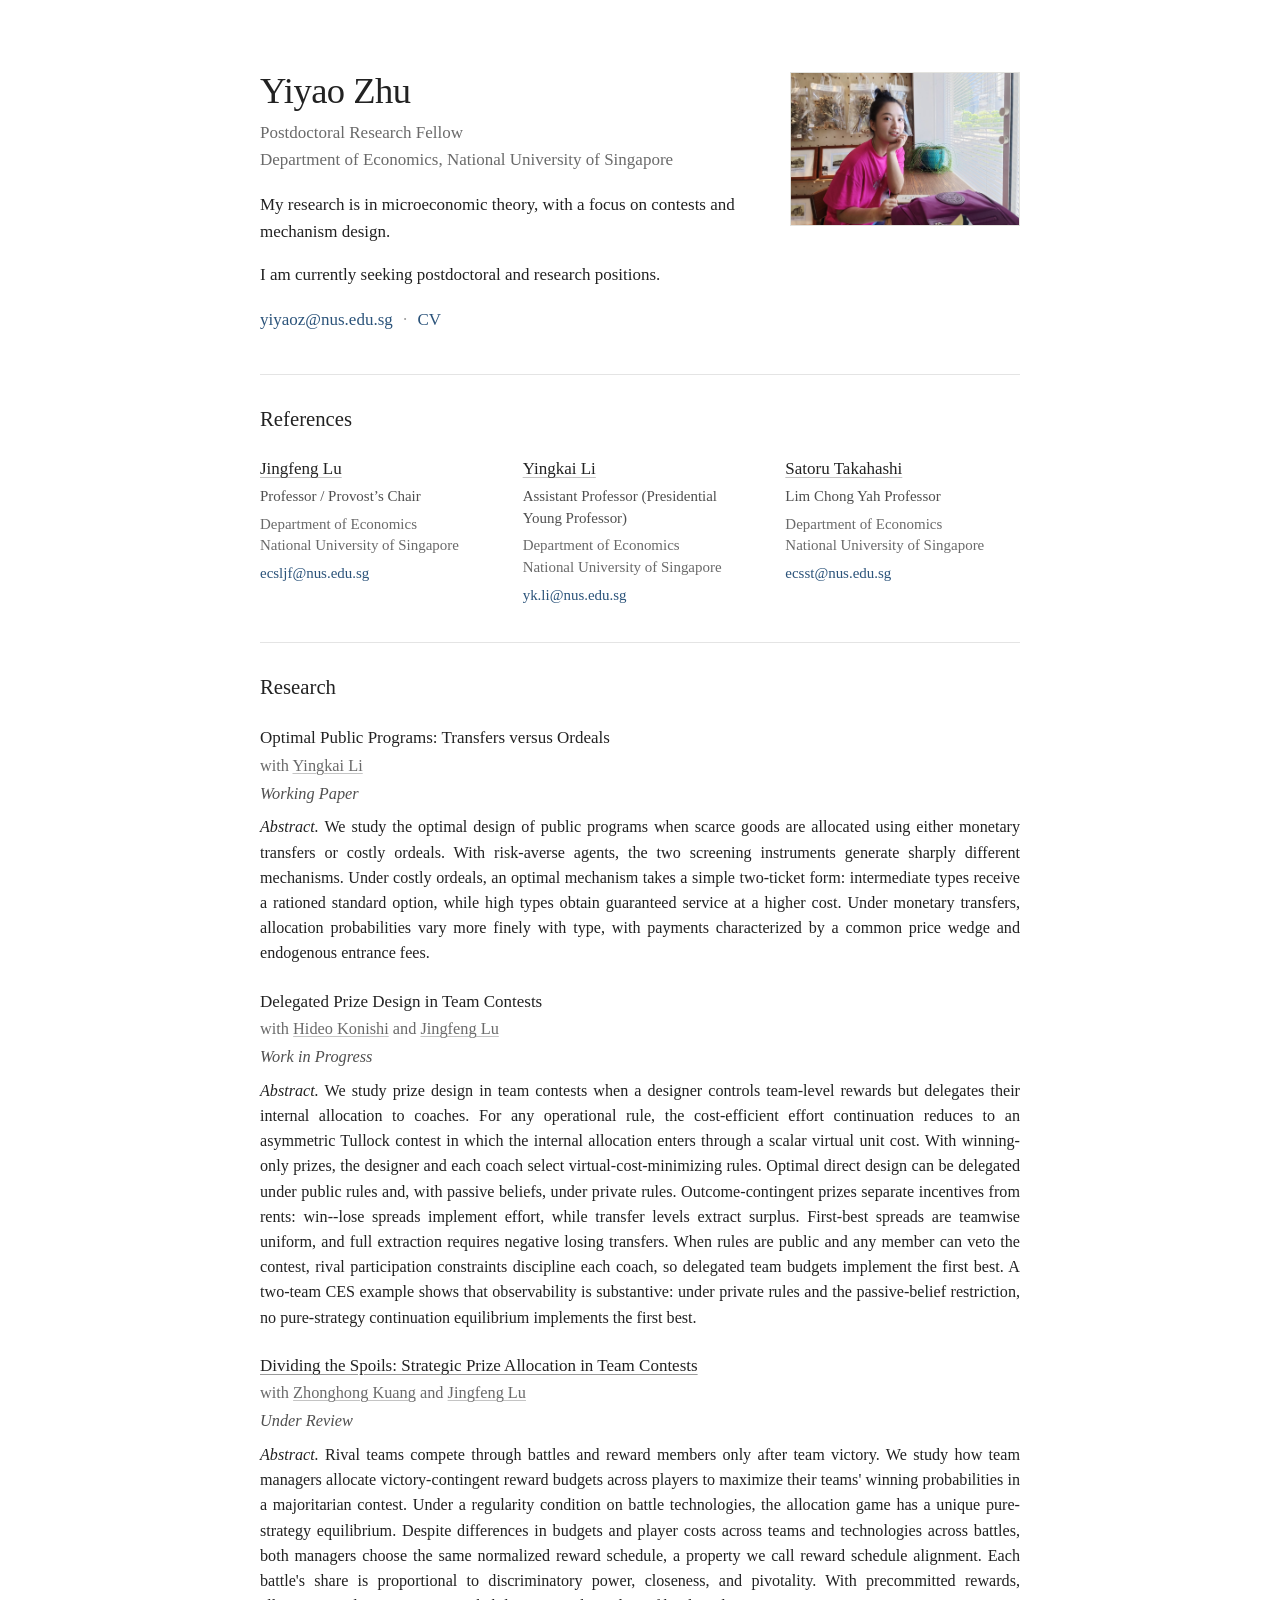
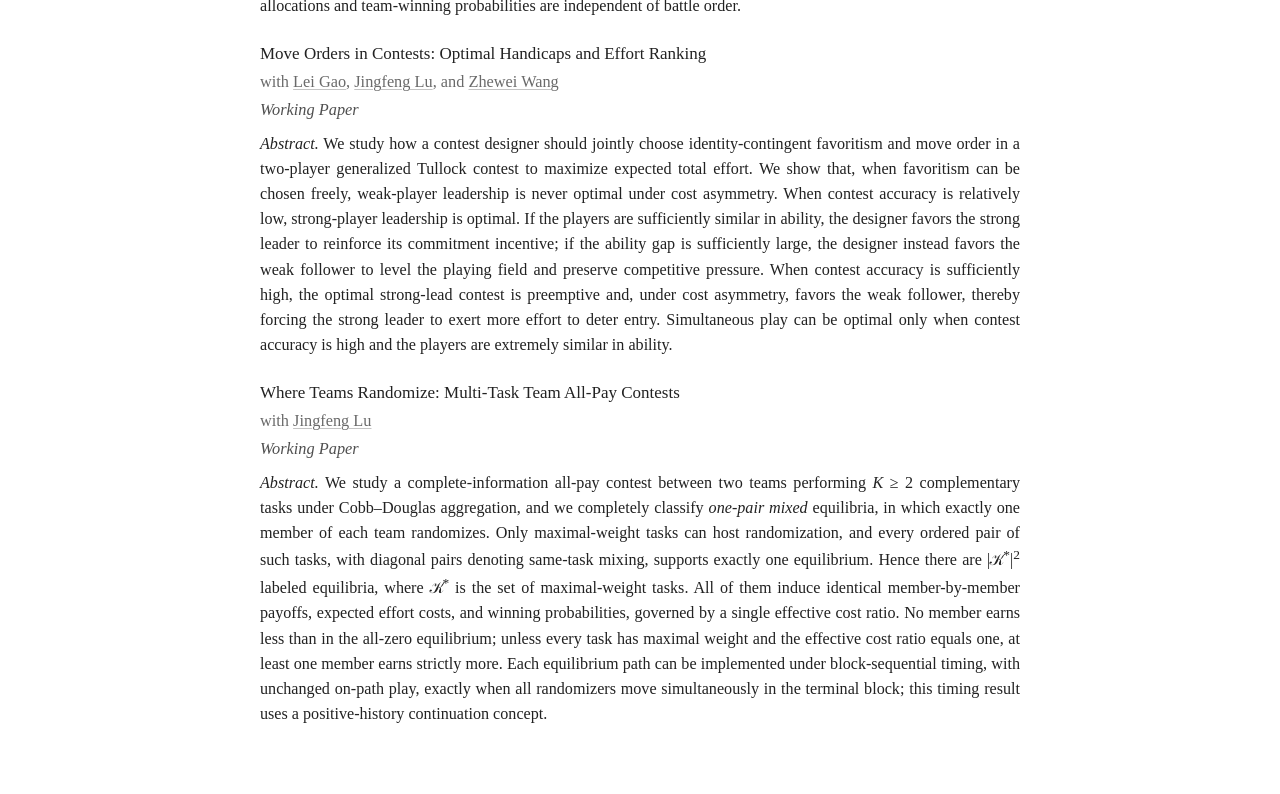
==== index.html @ 98e62a96 "Add files via upload" ====
<!doctype html>
<html lang="en">
<head>
  <meta charset="utf-8">
  <meta name="viewport" content="width=device-width, initial-scale=1">
  <meta name="robots" content="noindex,nofollow,noarchive">
  <meta name="description" content="Yiyao Zhu — Economics">
  <title>Yiyao Zhu</title>
  <link rel="stylesheet" href="style.css">
</head>

<body>
  <main class="page">

    <header class="header">
      <div class="bio">
        <h1>Yiyao Zhu</h1>

        <p class="position">
          Postdoctoral Research Fellow<br>
          <a class="position-link" href="https://fass.nus.edu.sg/ecs/" target="_blank" rel="noopener">Department of Economics</a>,
          <a class="position-link" href="https://www.nus.edu.sg/" target="_blank" rel="noopener">National University of Singapore</a>
        </p>

        <p>
          My research is in microeconomic theory, with a focus on contests and mechanism design.
        </p>

        <p class="availability">
          I am currently seeking postdoctoral and research positions.
        </p>

        <p class="links">
          <a href="mailto:yiyaoz@nus.edu.sg">yiyaoz@nus.edu.sg</a>
          <span>·</span>
          <a href="Yiyao_Zhu_CV.pdf">CV</a>
        </p>
      </div>

      <div class="photo-side">
        <img class="photo-right" src="photo.jpg" alt="Yiyao Zhu">
      </div>
    </header>

    <section class="references" aria-labelledby="references-heading">
      <h2 id="references-heading">References</h2>

      <div class="reference-grid">
        <article class="reference">
          <h3>
            <a href="https://lujingfeng.weebly.com/" target="_blank" rel="noopener">Jingfeng Lu</a>
          </h3>
          <p class="reference-title">Professor / Provost’s Chair</p>
          <p class="reference-affiliation">
            Department of Economics<br>
            National University of Singapore
          </p>
          <p class="reference-email"><a href="mailto:ecsljf@nus.edu.sg">ecsljf@nus.edu.sg</a></p>
        </article>

        <article class="reference">
          <h3>
            <a href="https://yingkai-li.github.io/" target="_blank" rel="noopener">Yingkai Li</a>
          </h3>
          <p class="reference-title">Assistant Professor (Presidential Young Professor)</p>
          <p class="reference-affiliation">
            Department of Economics<br>
            National University of Singapore
          </p>
          <p class="reference-email"><a href="mailto:yk.li@nus.edu.sg">yk.li@nus.edu.sg</a></p>
        </article>

        <article class="reference">
          <h3>
            <a href="https://discovery.nus.edu.sg/3608-satoru-takahashi" target="_blank" rel="noopener">Satoru Takahashi</a>
          </h3>
          <p class="reference-title">Lim Chong Yah Professor</p>
          <p class="reference-affiliation">
            Department of Economics<br>
            National University of Singapore
          </p>
          <p class="reference-email"><a href="mailto:ecsst@nus.edu.sg">ecsst@nus.edu.sg</a></p>
        </article>
      </div>
    </section>

    <section class="research">
      <h2>Research</h2>

      <article class="paper">
        <h3>Optimal Public Programs: Transfers versus Ordeals</h3>
        <p class="coauthors">with <a class="coauthor-link" href="https://yingkai-li.github.io/" target="_blank" rel="noopener">Yingkai Li</a></p>
        <p class="status">Working Paper</p>
        <p class="abstract"><span class="abstract-label">Abstract.</span>
          We study the optimal design of public programs when scarce goods are allocated using either monetary transfers or costly ordeals.
          With risk-averse agents, the two screening instruments generate sharply different mechanisms.
          Under costly ordeals, an optimal mechanism takes a simple two-ticket form: intermediate types receive a rationed standard option, while high types obtain guaranteed service at a higher cost.
          Under monetary transfers, allocation probabilities vary more finely with type, with payments characterized by a common price wedge and endogenous entrance fees.
        </p>
      </article>

      <article class="paper">
        <h3>Delegated Prize Design in Team Contests</h3>
        <p class="coauthors">with <a class="coauthor-link" href="https://sites.google.com/a/bc.edu/hideo-konishi/" target="_blank" rel="noopener">Hideo Konishi</a> and <a class="coauthor-link" href="https://lujingfeng.weebly.com/" target="_blank" rel="noopener">Jingfeng Lu</a></p>
        <p class="status">Work in Progress</p>
        <p class="abstract"><span class="abstract-label">Abstract.</span>
          We study prize design in team contests when a designer controls team-level rewards but delegates their internal allocation to coaches. For any operational rule, the cost-efficient effort continuation reduces to an asymmetric Tullock contest in which the internal allocation enters through a scalar virtual unit cost. With winning-only prizes, the designer and each coach select virtual-cost-minimizing rules. Optimal direct design can be delegated under public rules and, with passive beliefs, under private rules. Outcome-contingent prizes separate incentives from rents: win--lose spreads implement effort, while transfer levels extract surplus. First-best spreads are teamwise uniform, and full extraction requires negative losing transfers. When rules are public and any member can veto the contest, rival participation constraints discipline each coach, so delegated team budgets implement the first best. A two-team CES example shows that observability is substantive: under private rules and the passive-belief restriction, no pure-strategy continuation equilibrium implements the first best.
        </p>
      </article>

      <article class="paper">
        <h3>
          <a class="paper-link" href="https://arxiv.org/pdf/2605.25349" target="_blank" rel="noopener">
            Dividing the Spoils: Strategic Prize Allocation in Team Contests
          </a>
        </h3>
        <p class="coauthors">with <a class="coauthor-link" href="https://zhkuang.weebly.com/" target="_blank" rel="noopener">Zhonghong Kuang</a> and <a class="coauthor-link" href="https://lujingfeng.weebly.com/" target="_blank" rel="noopener">Jingfeng Lu</a></p>
        <p class="status">Under Review</p>
        <p class="abstract"><span class="abstract-label">Abstract.</span>
          Rival teams compete through battles and reward members only after team victory.
          We study how team managers allocate victory-contingent reward budgets across players to maximize their teams' winning probabilities in a majoritarian contest.
          Under a regularity condition on battle technologies, the allocation game has a unique pure-strategy equilibrium.
          Despite differences in budgets and player costs across teams and technologies across battles, both managers choose the same normalized reward schedule, a property we call reward schedule alignment.
          Each battle's share is proportional to discriminatory power, closeness, and pivotality.
          With precommitted rewards, allocations and team-winning probabilities are independent of battle order.
        </p>
      </article>

      <article class="paper">
        <h3>Move Orders in Contests: Optimal Handicaps and Effort Ranking</h3>
        <p class="coauthors">with <a class="coauthor-link" href="https://faculty.sdu.edu.cn/gaolei4/en/index.htm" target="_blank" rel="noopener">Lei Gao</a>, <a class="coauthor-link" href="https://lujingfeng.weebly.com/" target="_blank" rel="noopener">Jingfeng Lu</a>, and <a class="coauthor-link" href="https://faculty.sdu.edu.cn/wangzhewei/en/index.htm" target="_blank" rel="noopener">Zhewei Wang</a></p>
        <p class="status">Working Paper</p>
        <p class="abstract"><span class="abstract-label">Abstract.</span>
          We study how a contest designer should jointly choose identity-contingent favoritism and move order in a two-player generalized Tullock contest to maximize expected total effort.
          We show that, when favoritism can be chosen freely, weak-player leadership is never optimal under cost asymmetry.
          When contest accuracy is relatively low, strong-player leadership is optimal.
          If the players are sufficiently similar in ability, the designer favors the strong leader to reinforce its commitment incentive; if the ability gap is sufficiently large, the designer instead favors the weak follower to level the playing field and preserve competitive pressure.
          When contest accuracy is sufficiently high, the optimal strong-lead contest is preemptive and, under cost asymmetry, favors the weak follower, thereby forcing the strong leader to exert more effort to deter entry.
          Simultaneous play can be optimal only when contest accuracy is high and the players are extremely similar in ability.
        </p>
      </article>

      <article class="paper">
        <h3>Where Teams Randomize: Multi-Task Team All-Pay Contests</h3>
        <p class="coauthors">with <a class="coauthor-link" href="https://lujingfeng.weebly.com/" target="_blank" rel="noopener">Jingfeng Lu</a></p>
        <p class="status">Working Paper</p>
        <p class="abstract"><span class="abstract-label">Abstract.</span>
          We study a complete-information all-pay contest between two teams performing <em>K</em> &ge; 2 complementary tasks under Cobb&ndash;Douglas aggregation, and we completely classify <em>one-pair mixed</em> equilibria, in which exactly one member of each team randomizes.
          Only maximal-weight tasks can host randomization, and every ordered pair of such tasks, with diagonal pairs denoting same-task mixing, supports exactly one equilibrium.
          Hence there are |𝒦<sup>*</sup>|<sup>2</sup> labeled equilibria, where 𝒦<sup>*</sup> is the set of maximal-weight tasks.
          All of them induce identical member-by-member payoffs, expected effort costs, and winning probabilities, governed by a single effective cost ratio.
          No member earns less than in the all-zero equilibrium; unless every task has maximal weight and the effective cost ratio equals one, at least one member earns strictly more.
          Each equilibrium path can be implemented under block-sequential timing, with unchanged on-path play, exactly when all randomizers move simultaneously in the terminal block; this timing result uses a positive-history continuation concept.
        </p>
      </article>
    </section>

</main>
</body>
</html>
---- style.css ----
/* Minimal academic site with smaller full photo on the right */

:root {
  --text: #222;
  --muted: #6a6a6a;
  --link: #2b537a;
  --rule: #e4e4e4;
  --max: 760px;
}

* {
  box-sizing: border-box;
}

html {
  font-size: 17px;
}

body {
  margin: 0;
  background: white;
  color: var(--text);
  font-family: Georgia, "Times New Roman", serif;
  line-height: 1.58;
}

.page {
  width: min(calc(100% - 34px), var(--max));
  margin: 0 auto;
  padding: 72px 0 44px;
}

.header {
  display: grid;
  grid-template-columns: minmax(0, 1fr) 230px;
  gap: 38px;
  align-items: start;
  padding-bottom: 28px;
}

h1 {
  margin: 0 0 10px;
  font-size: 2.15rem;
  line-height: 1.05;
  font-weight: 500;
  letter-spacing: -0.015em;
}

.position {
  margin: 0 0 18px;
  color: var(--muted);
}

.position-link {
  color: inherit;
  text-decoration: none;
}

.position-link:hover,
.position-link:focus {
  color: var(--link);
  text-decoration: none;
}

.position-link:focus-visible {
  outline: 1px dotted currentColor;
  outline-offset: 2px;
}

p {
  margin: 0 0 12px;
}

.availability {
  margin-top: 16px;
}

.links {
  margin-top: 18px;
}

.links span {
  margin: 0 0.35em;
  color: #9a9a9a;
}

a {
  color: var(--link);
  text-decoration: none;
}

a:hover,
a:focus {
  text-decoration: underline;
  text-underline-offset: 3px;
}

.photo-side {
  text-align: right;
}

.photo-right {
  display: inline-block;
  width: 230px;
  height: auto;
  border: 1px solid #e3e3df;
  background: #fff;
}

.references,
.research {
  border-top: 1px solid var(--rule);
  padding-top: 28px;
}

.references {
  margin-bottom: 30px;
}

.reference-grid {
  display: grid;
  grid-template-columns: repeat(3, minmax(0, 1fr));
  gap: 28px;
}

.reference h3 {
  margin: 0 0 5px;
  font-size: 1rem;
  line-height: 1.4;
  font-weight: 500;
}

.reference h3 a {
  color: var(--text);
  text-decoration: underline;
  text-decoration-color: #c4c4c4;
  text-decoration-thickness: 1px;
  text-underline-offset: 3px;
}

.reference h3 a:hover,
.reference h3 a:focus {
  text-decoration-color: var(--text);
}

.reference p {
  margin: 0 0 6px;
  font-size: 0.88rem;
  line-height: 1.45;
}

.reference-title {
  color: #4f4f4f;
}

.reference-affiliation {
  color: var(--muted);
}

.reference-email {
  overflow-wrap: anywhere;
}

h2 {
  margin: 0 0 22px;
  font-size: 1.22rem;
  font-weight: 500;
}

.paper {
  margin-bottom: 24px;
}

.paper h3 {
  margin: 0 0 2px;
  font-size: 1rem;
  line-height: 1.45;
  font-weight: 500;
}

.paper h3 a {
  color: var(--text);
}

.coauthors,
.status {
  margin: 2px 0;
  font-size: 0.96rem;
}

.coauthors {
  color: var(--muted);
}

.status {
  color: #4f4f4f;
  font-style: italic;
}

@media (max-width: 620px) {
  .page {
    padding-top: 40px;
  }

  .header {
    grid-template-columns: 1fr;
    gap: 20px;
  }

  .photo-side {
    text-align: left;
  }

  .photo-right {
    width: 210px;
  }

  .reference-grid {
    grid-template-columns: 1fr;
    gap: 20px;
  }

  h1 {
    font-size: 1.9rem;
  }
}


.abstract {
  margin-top: 8px;
  color: var(--text);
  font-size: 0.95rem;
  line-height: 1.56;
  text-align: justify;
}

.abstract-label {
  font-style: italic;
}


.paper h3 .paper-link {
  color: var(--text);
  text-decoration: underline;
  text-decoration-color: #9a9a9a;
  text-decoration-thickness: 1px;
  text-underline-offset: 3px;
}

.paper h3 .paper-link:hover,
.paper h3 .paper-link:focus {
  color: var(--text);
  text-decoration-color: var(--text);
  text-decoration-thickness: 1.5px;
}




.coauthor-link {
  color: inherit;
  text-decoration: underline;
  text-decoration-color: #c4c4c4;
  text-decoration-thickness: 1px;
  text-underline-offset: 2px;
}

.coauthor-link:hover,
.coauthor-link:focus {
  color: var(--link);
  text-decoration-color: currentColor;
}
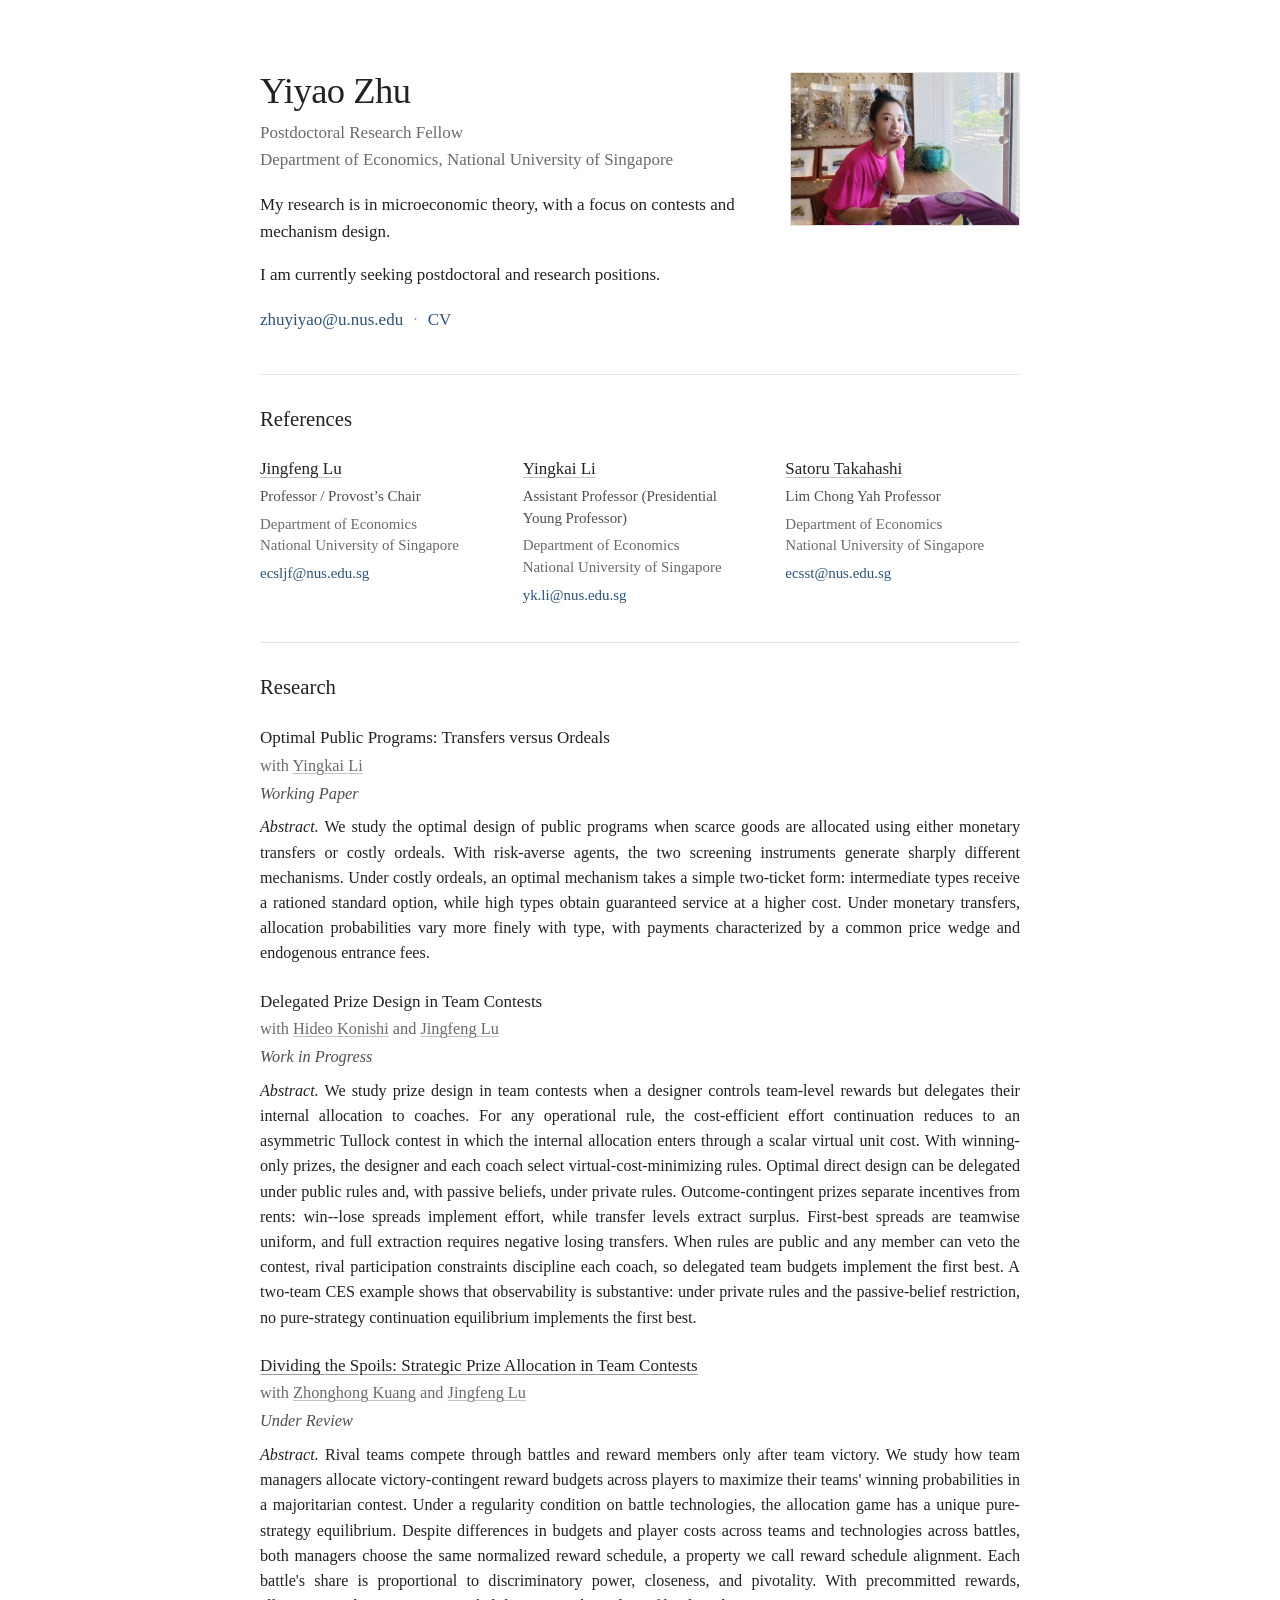
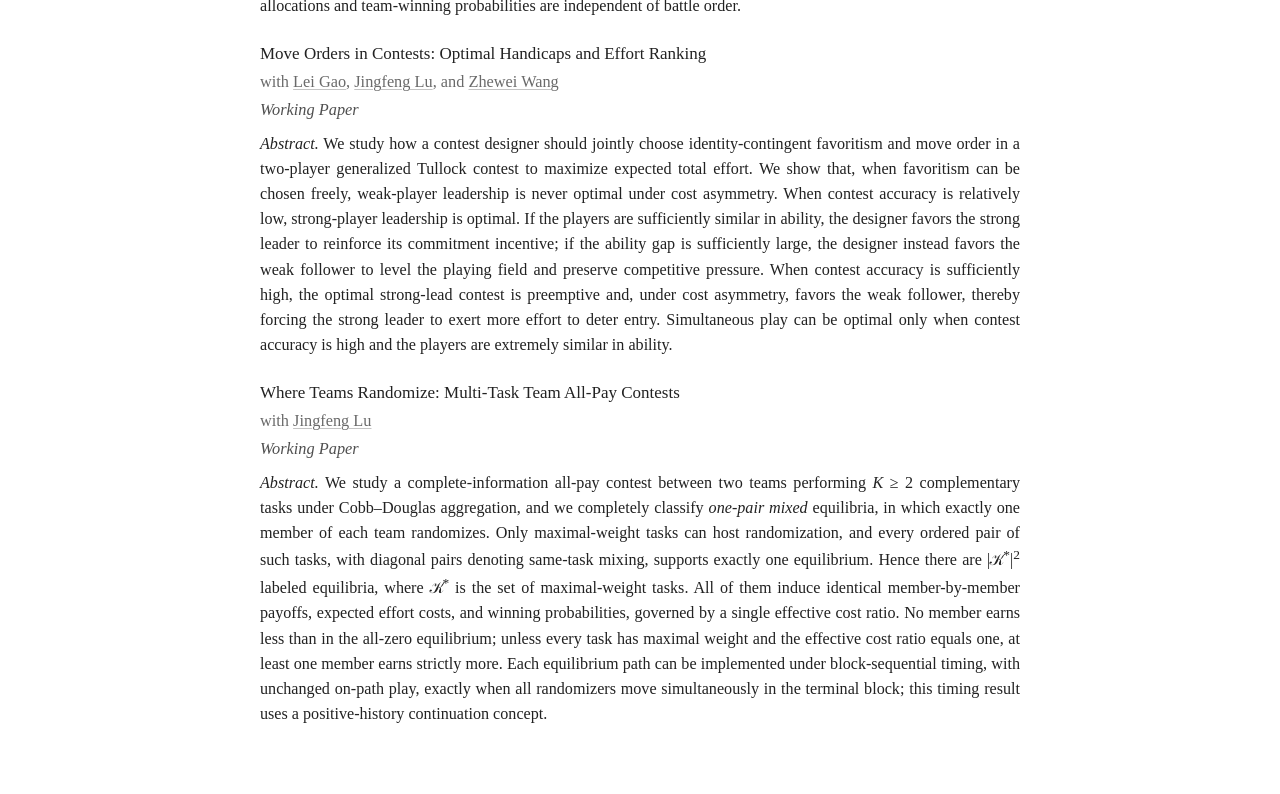
==== commit e83e5be3: "Update index.html" ====
--- a/index.html
+++ b/index.html
@@ -31,7 +31,7 @@
         </p>
 
         <p class="links">
-          <a href="mailto:yiyaoz@nus.edu.sg">yiyaoz@nus.edu.sg</a>
+          <a href="mailto:zhuyiyao@u.nus.edu">zhuyiyao@u.nus.edu</a>
           <span>·</span>
           <a href="Yiyao_Zhu_CV.pdf">CV</a>
         </p>
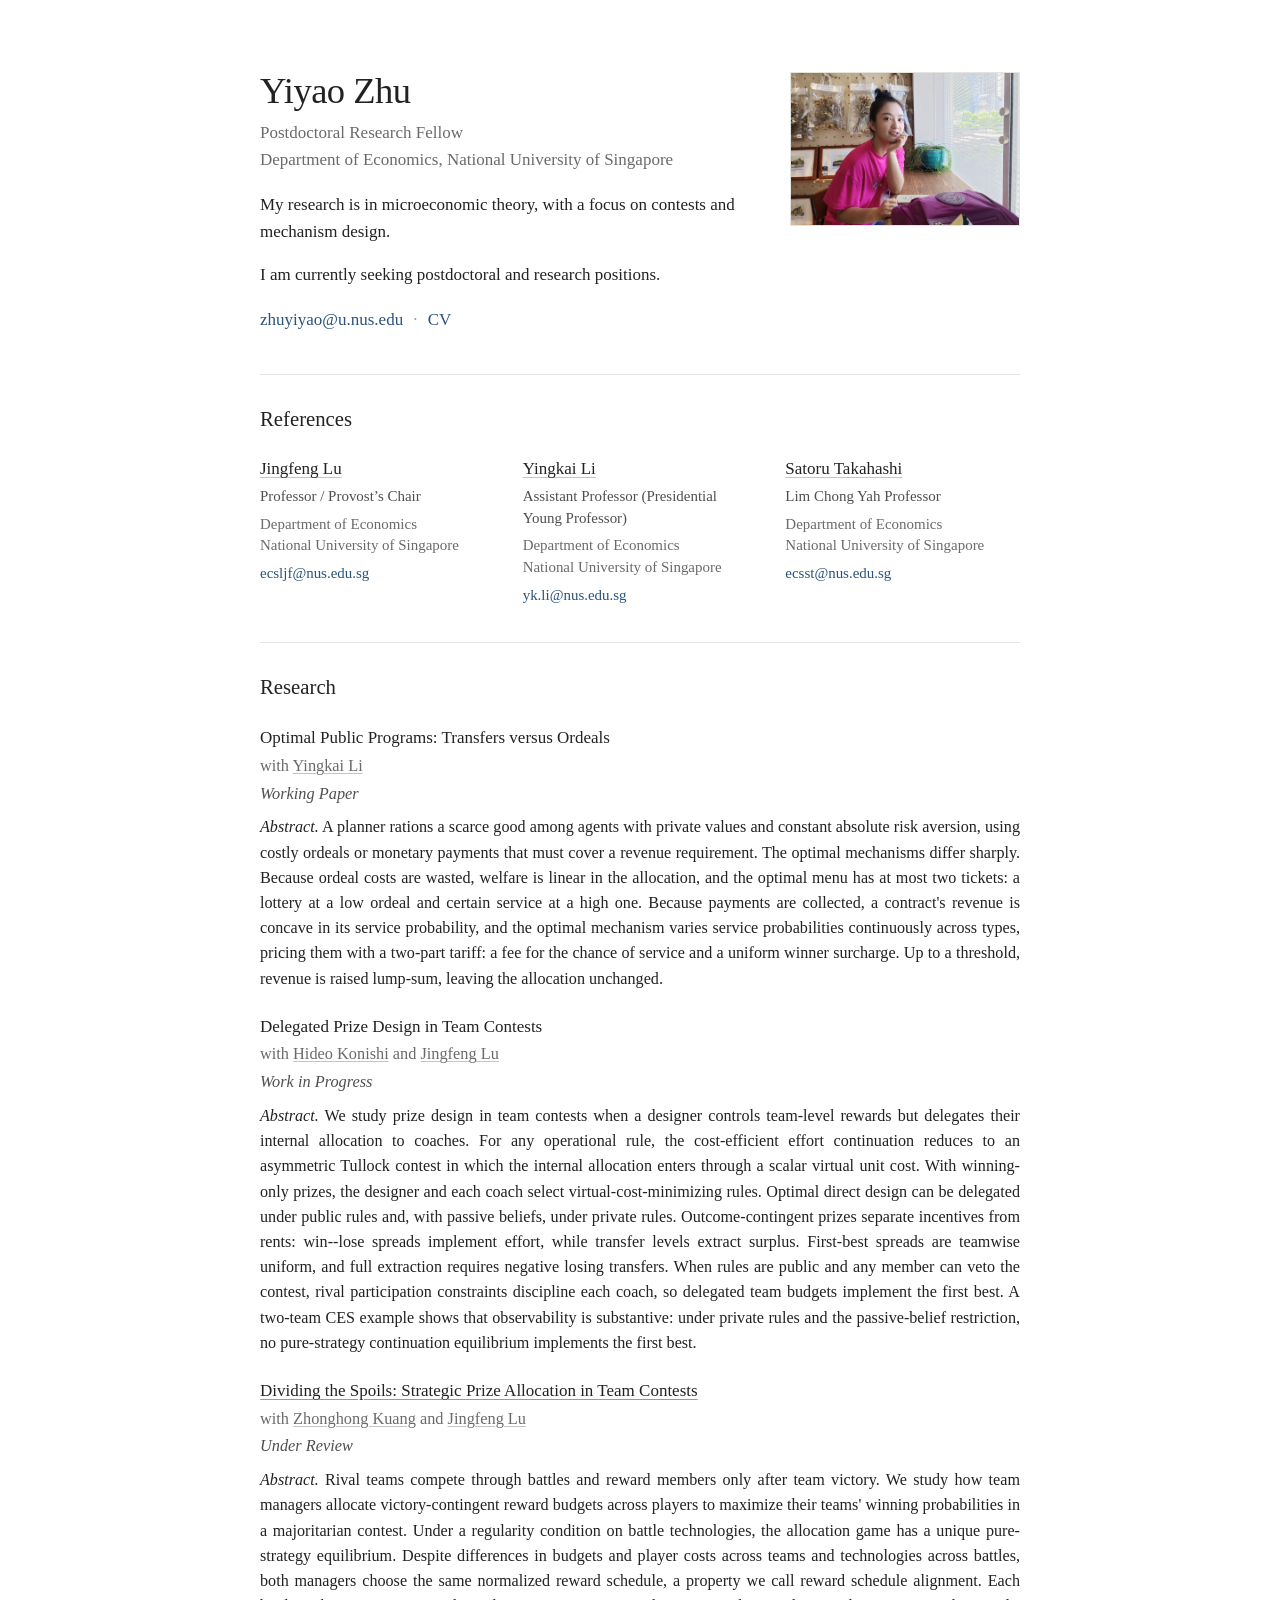
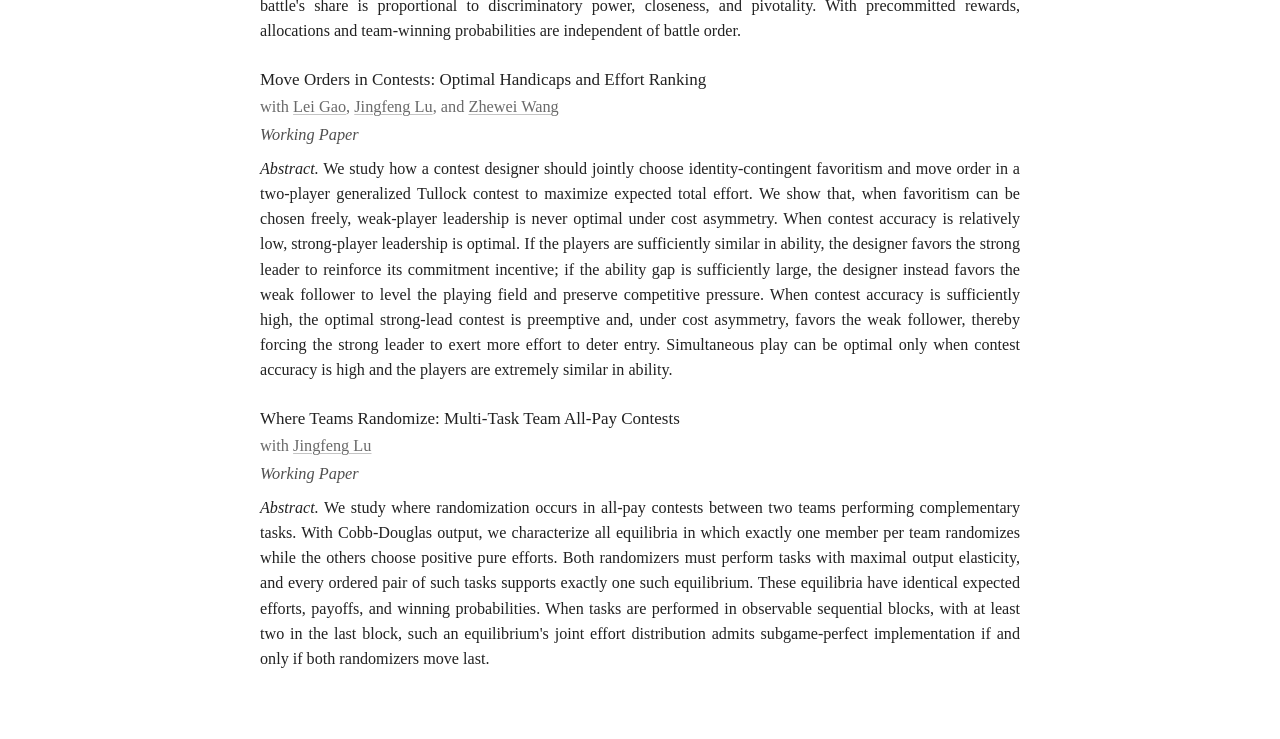
==== commit 6de3f87f: "Update index.html" ====
--- a/index.html
+++ b/index.html
@@ -92,10 +92,7 @@
         <p class="coauthors">with <a class="coauthor-link" href="https://yingkai-li.github.io/" target="_blank" rel="noopener">Yingkai Li</a></p>
         <p class="status">Working Paper</p>
         <p class="abstract"><span class="abstract-label">Abstract.</span>
-          We study the optimal design of public programs when scarce goods are allocated using either monetary transfers or costly ordeals.
-          With risk-averse agents, the two screening instruments generate sharply different mechanisms.
-          Under costly ordeals, an optimal mechanism takes a simple two-ticket form: intermediate types receive a rationed standard option, while high types obtain guaranteed service at a higher cost.
-          Under monetary transfers, allocation probabilities vary more finely with type, with payments characterized by a common price wedge and endogenous entrance fees.
+          A planner rations a scarce good among agents with private values and constant absolute risk aversion, using costly ordeals or monetary payments that must cover a revenue requirement. The optimal mechanisms differ sharply. Because ordeal costs are wasted, welfare is linear in the allocation, and the optimal menu has at most two tickets: a lottery at a low ordeal and certain service at a high one. Because payments are collected, a contract's revenue is concave in its service probability, and the optimal mechanism varies service probabilities continuously across types, pricing them with a two-part tariff: a fee for the chance of service and a uniform winner surcharge. Up to a threshold, revenue is raised lump-sum, leaving the allocation unchanged. 
         </p>
       </article>
 
@@ -145,13 +142,17 @@
         <p class="coauthors">with <a class="coauthor-link" href="https://lujingfeng.weebly.com/" target="_blank" rel="noopener">Jingfeng Lu</a></p>
         <p class="status">Working Paper</p>
         <p class="abstract"><span class="abstract-label">Abstract.</span>
-          We study a complete-information all-pay contest between two teams performing <em>K</em> &ge; 2 complementary tasks under Cobb&ndash;Douglas aggregation, and we completely classify <em>one-pair mixed</em> equilibria, in which exactly one member of each team randomizes.
-          Only maximal-weight tasks can host randomization, and every ordered pair of such tasks, with diagonal pairs denoting same-task mixing, supports exactly one equilibrium.
-          Hence there are |𝒦<sup>*</sup>|<sup>2</sup> labeled equilibria, where 𝒦<sup>*</sup> is the set of maximal-weight tasks.
-          All of them induce identical member-by-member payoffs, expected effort costs, and winning probabilities, governed by a single effective cost ratio.
-          No member earns less than in the all-zero equilibrium; unless every task has maximal weight and the effective cost ratio equals one, at least one member earns strictly more.
-          Each equilibrium path can be implemented under block-sequential timing, with unchanged on-path play, exactly when all randomizers move simultaneously in the terminal block; this timing result uses a positive-history continuation concept.
-        </p>
+          We study where randomization occurs in all-pay contests between two
+          teams performing complementary tasks. With Cobb-Douglas output, we
+          characterize all equilibria in which exactly one member per team
+          randomizes while the others choose positive pure efforts. Both
+          randomizers must perform tasks with maximal output elasticity, and
+          every ordered pair of such tasks supports exactly one such equilibrium.
+          These equilibria have identical expected efforts, payoffs, and winning
+          probabilities. When tasks are performed in observable sequential blocks,
+          with at least two in the last block, such an equilibrium's joint effort
+          distribution admits subgame-perfect implementation if and only if both
+          randomizers move last.
       </article>
     </section>
 
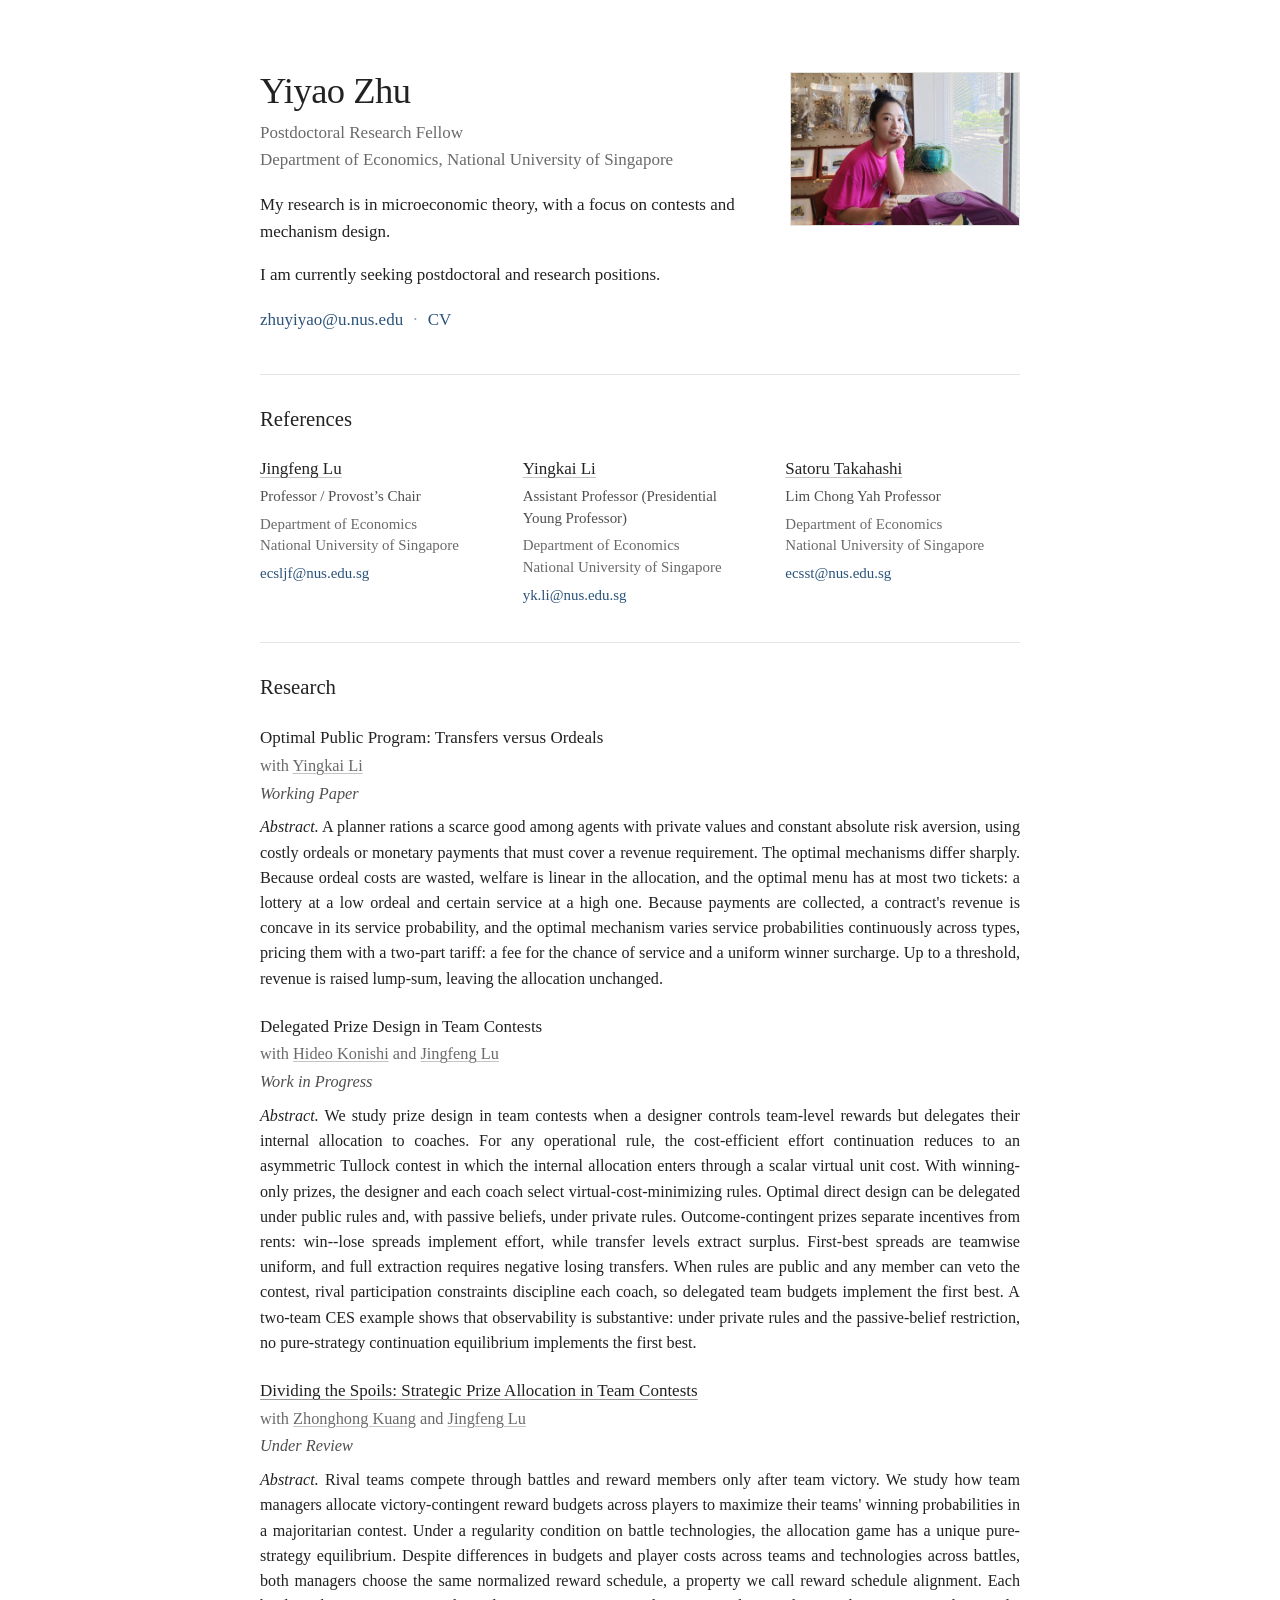
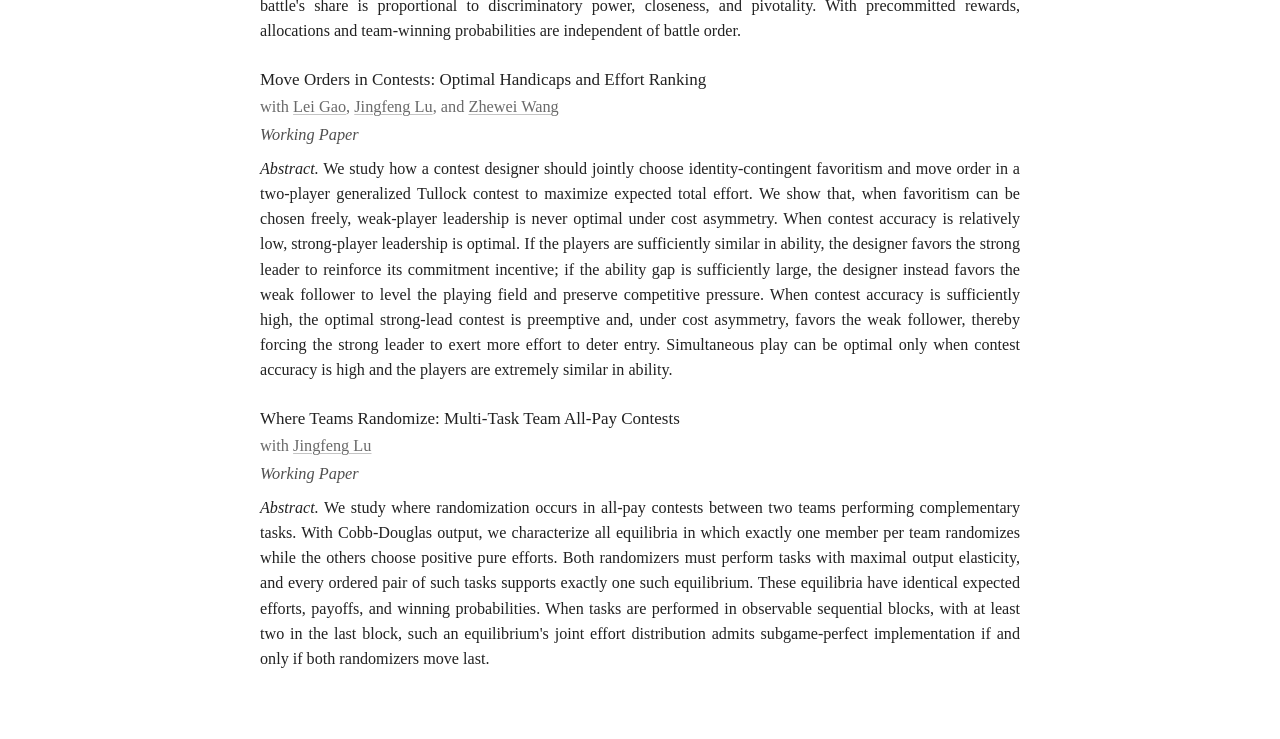
==== commit db77356c: "Update index.html" ====
--- a/index.html
+++ b/index.html
@@ -88,7 +88,7 @@
       <h2>Research</h2>
 
       <article class="paper">
-        <h3>Optimal Public Programs: Transfers versus Ordeals</h3>
+        <h3>Optimal Public Program: Transfers versus Ordeals</h3>
         <p class="coauthors">with <a class="coauthor-link" href="https://yingkai-li.github.io/" target="_blank" rel="noopener">Yingkai Li</a></p>
         <p class="status">Working Paper</p>
         <p class="abstract"><span class="abstract-label">Abstract.</span>
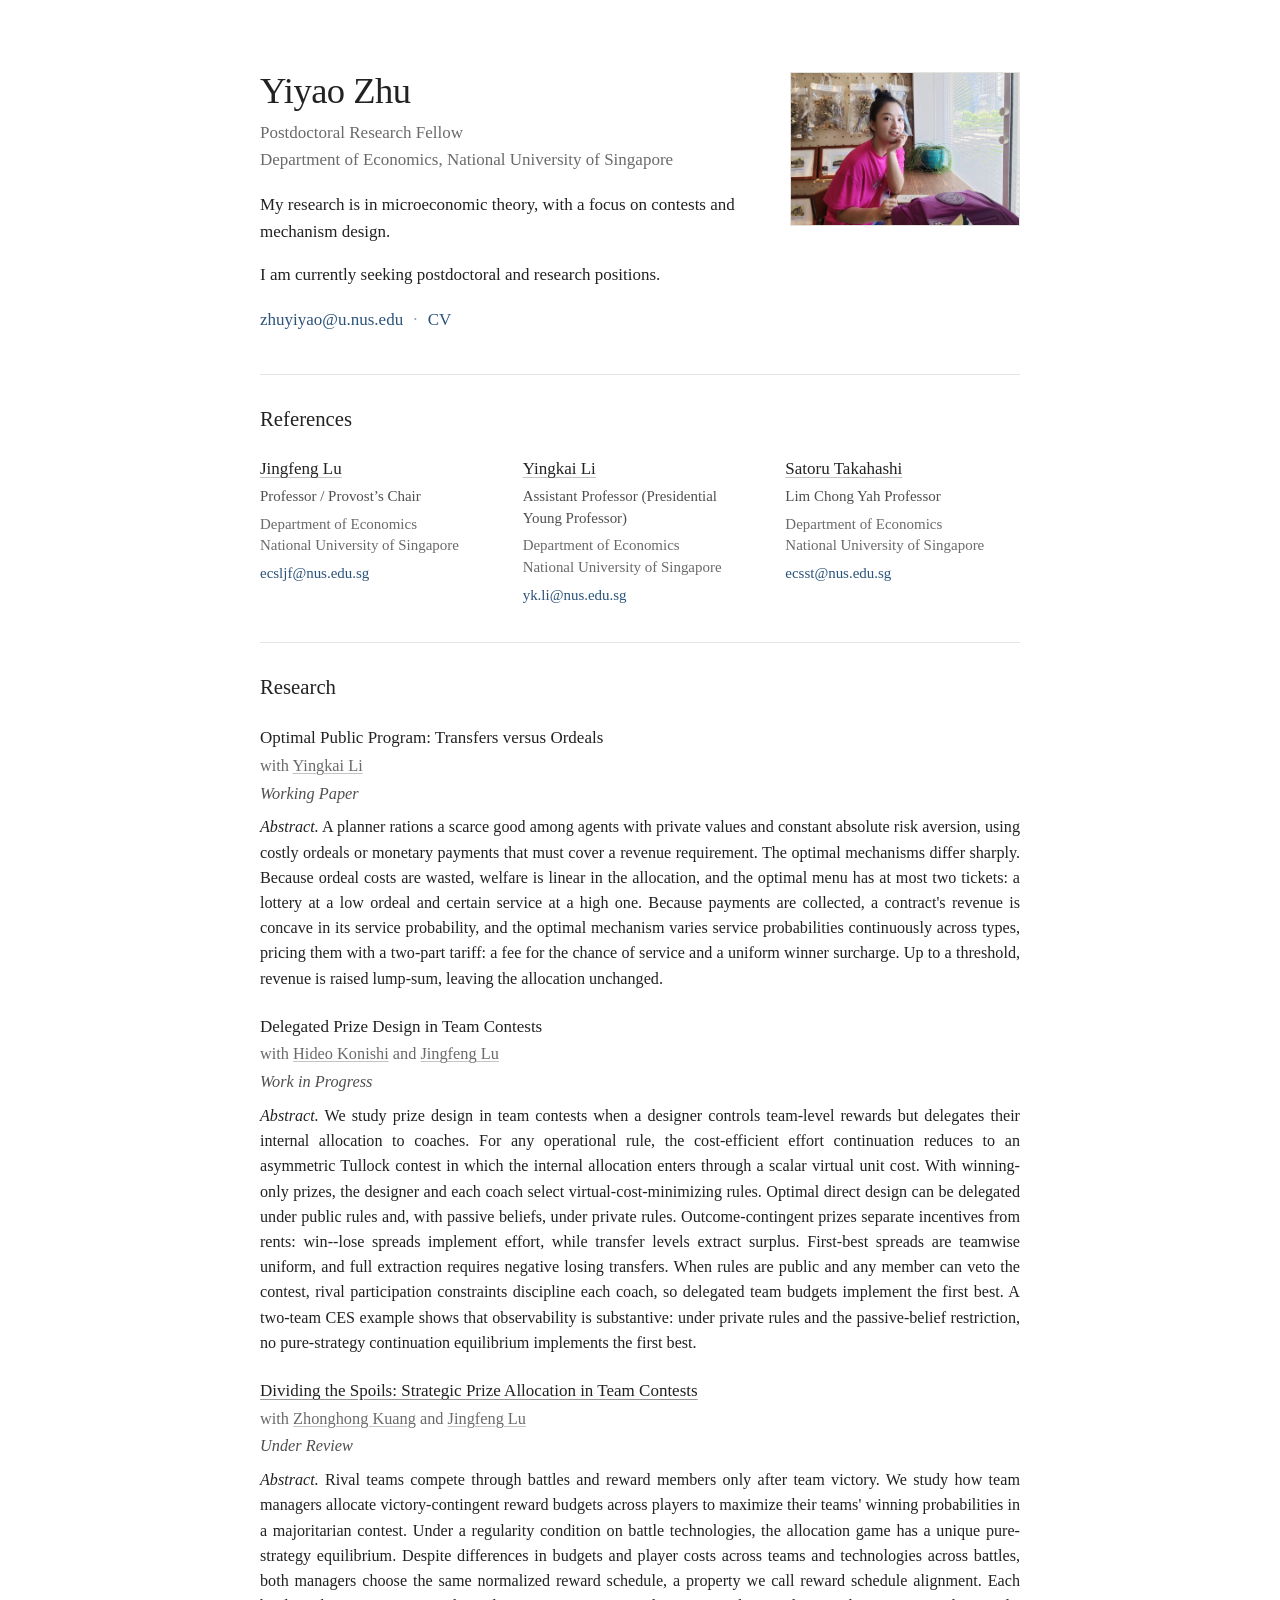
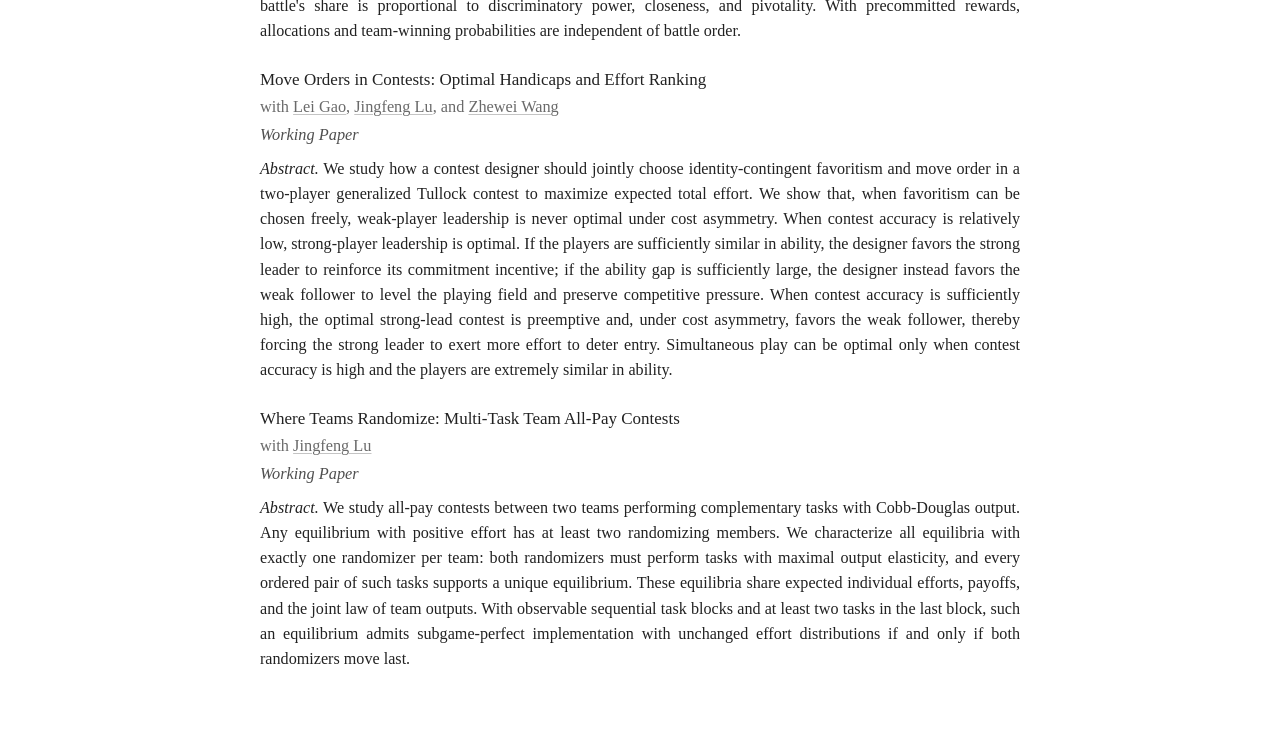
==== commit 92346b26: "Update index.html" ====
--- a/index.html
+++ b/index.html
@@ -142,17 +142,17 @@
         <p class="coauthors">with <a class="coauthor-link" href="https://lujingfeng.weebly.com/" target="_blank" rel="noopener">Jingfeng Lu</a></p>
         <p class="status">Working Paper</p>
         <p class="abstract"><span class="abstract-label">Abstract.</span>
-          We study where randomization occurs in all-pay contests between two
-          teams performing complementary tasks. With Cobb-Douglas output, we
-          characterize all equilibria in which exactly one member per team
-          randomizes while the others choose positive pure efforts. Both
-          randomizers must perform tasks with maximal output elasticity, and
-          every ordered pair of such tasks supports exactly one such equilibrium.
-          These equilibria have identical expected efforts, payoffs, and winning
-          probabilities. When tasks are performed in observable sequential blocks,
-          with at least two in the last block, such an equilibrium's joint effort
-          distribution admits subgame-perfect implementation if and only if both
-          randomizers move last.
+          We study all-pay contests between two teams performing complementary
+tasks with Cobb-Douglas output. Any equilibrium with positive effort
+has at least two randomizing members. We characterize all equilibria
+with exactly one randomizer per team: both randomizers must perform
+tasks with maximal output elasticity, and every ordered pair of such
+tasks supports a unique equilibrium. These equilibria share expected
+individual efforts, payoffs, and the joint law of team outputs. With
+observable sequential task blocks and at least two tasks in the last
+block, such an equilibrium admits subgame-perfect implementation with
+unchanged effort distributions if and only if both randomizers move
+last.
       </article>
     </section>
 
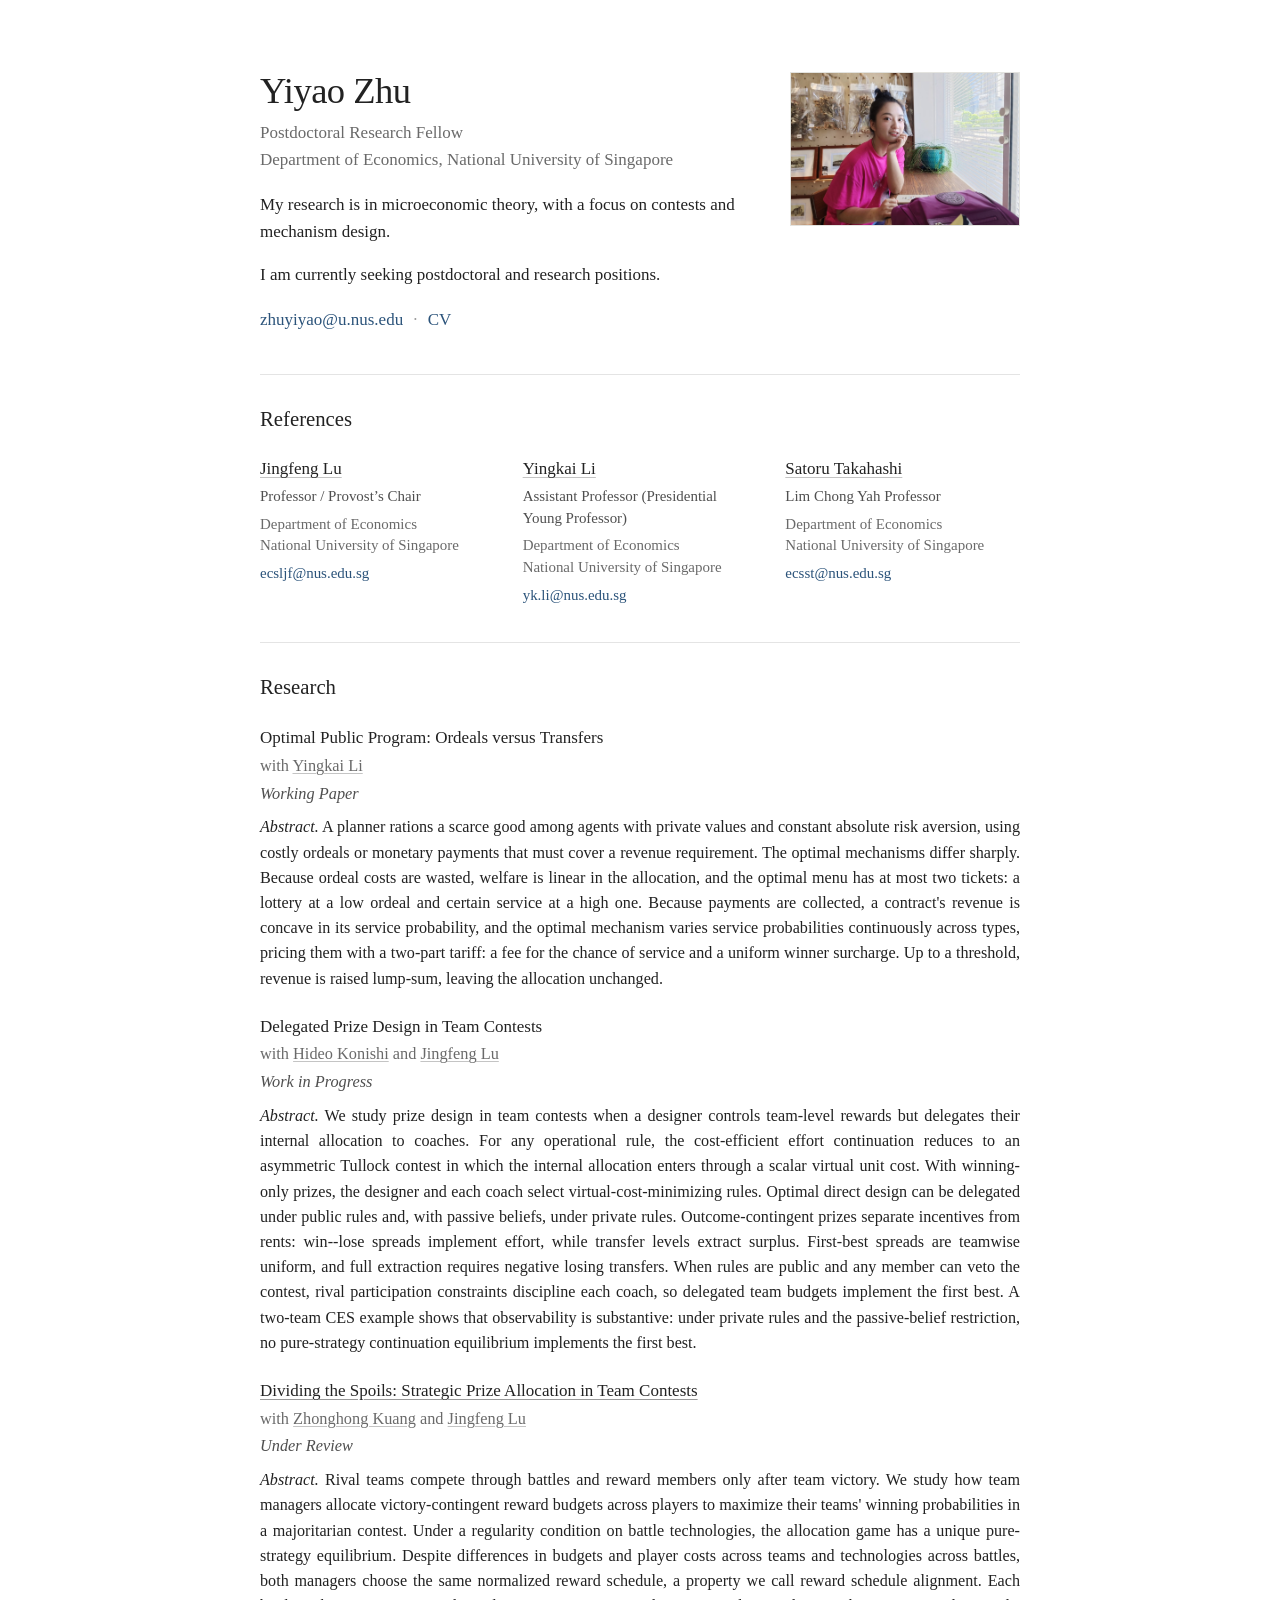
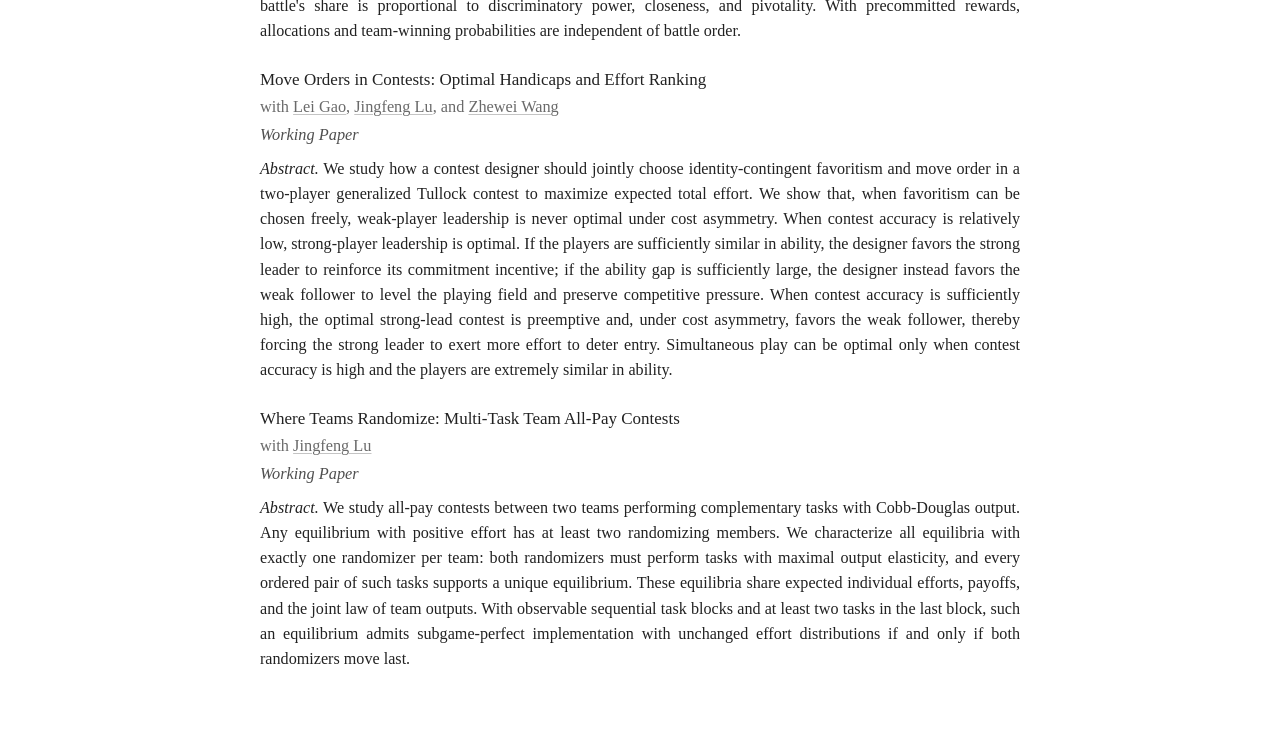
==== commit 2871d20f: "Update index.html" ====
--- a/index.html
+++ b/index.html
@@ -88,7 +88,7 @@
       <h2>Research</h2>
 
       <article class="paper">
-        <h3>Optimal Public Program: Transfers versus Ordeals</h3>
+        <h3>Optimal Public Program: Ordeals versus Transfers</h3>
         <p class="coauthors">with <a class="coauthor-link" href="https://yingkai-li.github.io/" target="_blank" rel="noopener">Yingkai Li</a></p>
         <p class="status">Working Paper</p>
         <p class="abstract"><span class="abstract-label">Abstract.</span>
